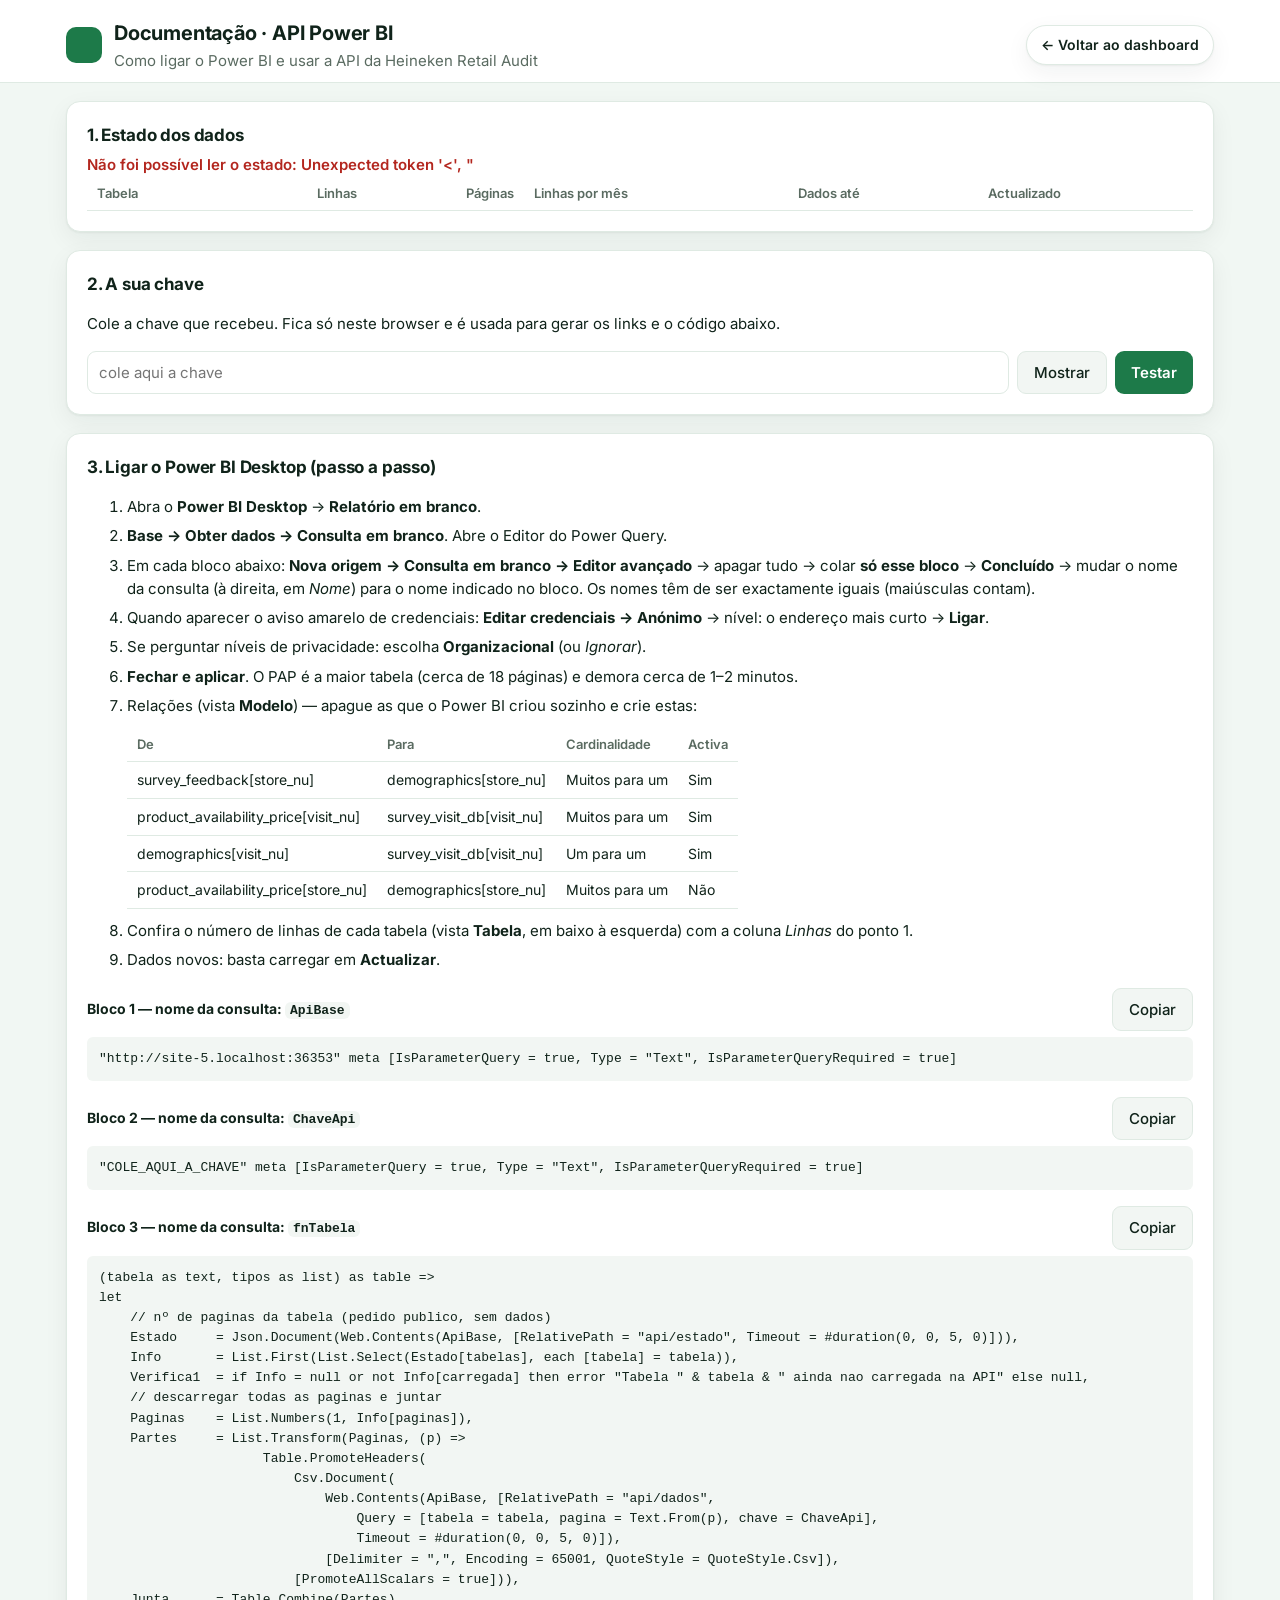
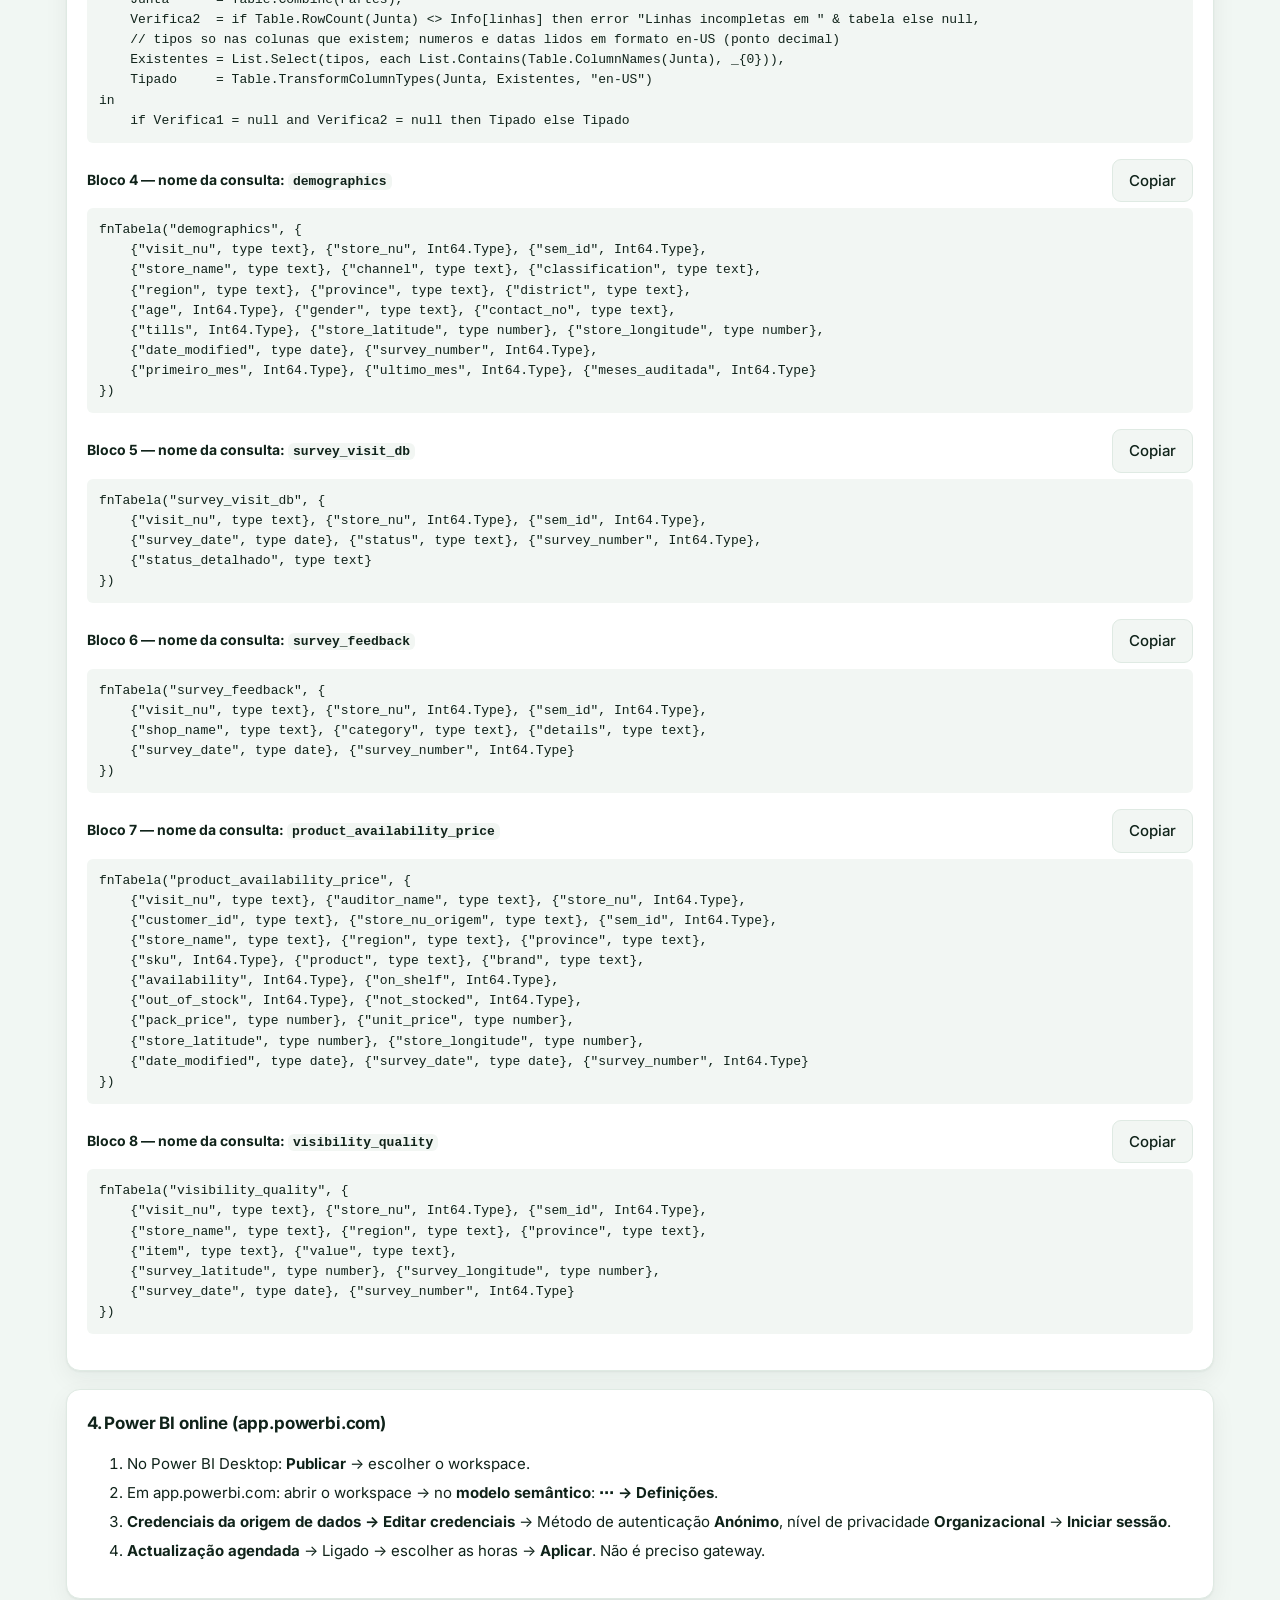
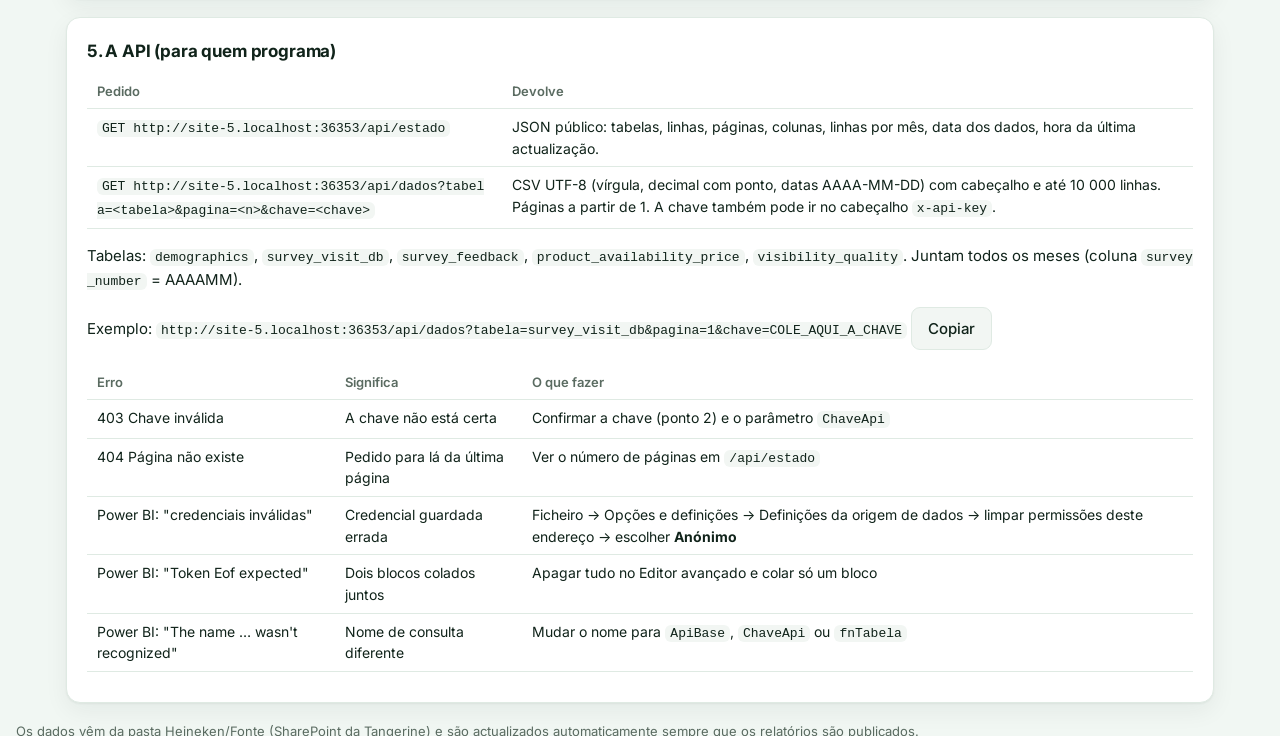
==== public/documentacao.html @ 8555918f "Dashboard estilo iOS: meses, semanas, donuts, mapa e equipa a partir de ficheiro estatico cifrado (s" ====
<!doctype html>
<html lang="pt">
<head>
<meta charset="utf-8">
<meta name="viewport" content="width=device-width, initial-scale=1">
<title>Documentação da API</title>
<link rel="preconnect" href="https://fonts.googleapis.com">
<link rel="stylesheet" href="https://fonts.googleapis.com/css2?family=Inter:wght@400;500;600;700&display=swap">
<link rel="stylesheet" href="estilo.css">
<link rel="icon" href="data:image/svg+xml,%3Csvg xmlns=%22http://www.w3.org/2000/svg%22 viewBox=%220 0 32 32%22%3E%3Crect width=%2232%22 height=%2232%22 rx=%228%22 fill=%22%231d7a49%22/%3E%3Ccircle cx=%2216%22 cy=%2216%22 r=%226%22 fill=%22%23e2f1e7%22/%3E%3C/svg%3E">
</head>
<body>
<header class="topo">
  <div class="wrap topo-in">
    <div class="marca">
      <span class="logo" aria-hidden="true"></span>
      <div>
        <h1>Documentação · API Power BI</h1>
        <p class="sub">Como ligar o Power BI e usar a API da Heineken Retail Audit</p>
      </div>
    </div>
    <a class="voltar" href="./">← Voltar ao dashboard</a>
  </div>
</header>
<main class="wrap">
  <section>
    <h2>1. Estado dos dados</h2>
    <p id="resumo" class="muted">A carregar…</p>
    <div class="tabela-scroll">
      <table id="estado">
        <thead><tr><th>Tabela</th><th class="num">Linhas</th><th class="num">Páginas</th><th>Linhas por mês</th><th>Dados até</th><th>Actualizado</th></tr></thead>
        <tbody></tbody>
      </table>
    </div>
  </section>

  <section id="chave-sec">
    <h2>2. A sua chave</h2>
    <p>Cole a chave que recebeu. Fica só neste browser e é usada para gerar os links e o código abaixo.</p>
    <div class="linha">
      <input id="chave" type="password" placeholder="cole aqui a chave" autocomplete="off">
      <button id="mostrar" class="sec" type="button">Mostrar</button>
      <button id="testar" type="button">Testar</button>
    </div>
    <p id="teste" class="muted"></p>
  </section>

  <section>
    <h2>3. Ligar o Power BI Desktop (passo a passo)</h2>
    <ol class="passos">
      <li>Abra o <b>Power BI Desktop</b> → <b>Relatório em branco</b>.</li>
      <li><b>Base → Obter dados → Consulta em branco</b>. Abre o Editor do Power Query.</li>
      <li>Em cada bloco abaixo: <b>Nova origem → Consulta em branco → Editor avançado</b> → apagar tudo → colar <b>só esse bloco</b> → <b>Concluído</b> → mudar o nome da consulta (à direita, em <i>Nome</i>) para o nome indicado no bloco. Os nomes têm de ser exactamente iguais (maiúsculas contam).</li>
      <li>Quando aparecer o aviso amarelo de credenciais: <b>Editar credenciais → Anónimo</b> → nível: o endereço mais curto → <b>Ligar</b>.</li>
      <li>Se perguntar níveis de privacidade: escolha <b>Organizacional</b> (ou <i>Ignorar</i>).</li>
      <li><b>Fechar e aplicar</b>. O PAP é a maior tabela (cerca de 18 páginas) e demora cerca de 1–2 minutos.</li>
      <li>Relações (vista <b>Modelo</b>) — apague as que o Power BI criou sozinho e crie estas:
        <table class="mini">
          <tr><th>De</th><th>Para</th><th>Cardinalidade</th><th>Activa</th></tr>
          <tr><td>survey_feedback[store_nu]</td><td>demographics[store_nu]</td><td>Muitos para um</td><td>Sim</td></tr>
          <tr><td>product_availability_price[visit_nu]</td><td>survey_visit_db[visit_nu]</td><td>Muitos para um</td><td>Sim</td></tr>
          <tr><td>demographics[visit_nu]</td><td>survey_visit_db[visit_nu]</td><td>Um para um</td><td>Sim</td></tr>
          <tr><td>product_availability_price[store_nu]</td><td>demographics[store_nu]</td><td>Muitos para um</td><td>Não</td></tr>
        </table>
      </li>
      <li>Confira o número de linhas de cada tabela (vista <b>Tabela</b>, em baixo à esquerda) com a coluna <i>Linhas</i> do ponto 1.</li>
      <li>Dados novos: basta carregar em <b>Actualizar</b>.</li>
    </ol>
    <div id="blocos"></div>
  </section>

  <section>
    <h2>4. Power BI online (app.powerbi.com)</h2>
    <ol class="passos">
      <li>No Power BI Desktop: <b>Publicar</b> → escolher o workspace.</li>
      <li>Em app.powerbi.com: abrir o workspace → no <b>modelo semântico</b>: <b>⋯ → Definições</b>.</li>
      <li><b>Credenciais da origem de dados → Editar credenciais</b> → Método de autenticação <b>Anónimo</b>, nível de privacidade <b>Organizacional</b> → <b>Iniciar sessão</b>.</li>
      <li><b>Actualização agendada</b> → Ligado → escolher as horas → <b>Aplicar</b>. Não é preciso gateway.</li>
    </ol>
  </section>

  <section>
    <h2>5. A API (para quem programa)</h2>
    <table class="mini">
      <tr><th>Pedido</th><th>Devolve</th></tr>
      <tr><td><code>GET <span class="base"></span>/api/estado</code></td><td>JSON público: tabelas, linhas, páginas, colunas, linhas por mês, data dos dados, hora da última actualização.</td></tr>
      <tr><td><code>GET <span class="base"></span>/api/dados?tabela=&lt;tabela&gt;&amp;pagina=&lt;n&gt;&amp;chave=&lt;chave&gt;</code></td><td>CSV UTF-8 (vírgula, decimal com ponto, datas AAAA-MM-DD) com cabeçalho e até <span id="porpagina">10 000</span> linhas. Páginas a partir de 1. A chave também pode ir no cabeçalho <code>x-api-key</code>.</td></tr>
    </table>
    <p>Tabelas: <code>demographics</code>, <code>survey_visit_db</code>, <code>survey_feedback</code>, <code>product_availability_price</code>, <code>visibility_quality</code>. Juntam todos os meses (coluna <code>survey_number</code> = AAAAMM).</p>
    <p>Exemplo: <code id="exemplo"></code> <button class="sec copiar" data-alvo="exemplo" type="button">Copiar</button></p>
    <table class="mini">
      <tr><th>Erro</th><th>Significa</th><th>O que fazer</th></tr>
      <tr><td>403 Chave inválida</td><td>A chave não está certa</td><td>Confirmar a chave (ponto 2) e o parâmetro <code>ChaveApi</code></td></tr>
      <tr><td>404 Página não existe</td><td>Pedido para lá da última página</td><td>Ver o número de páginas em <code>/api/estado</code></td></tr>
      <tr><td>Power BI: "credenciais inválidas"</td><td>Credencial guardada errada</td><td>Ficheiro → Opções e definições → Definições da origem de dados → limpar permissões deste endereço → escolher <b>Anónimo</b></td></tr>
      <tr><td>Power BI: "Token Eof expected"</td><td>Dois blocos colados juntos</td><td>Apagar tudo no Editor avançado e colar só um bloco</td></tr>
      <tr><td>Power BI: "The name … wasn't recognized"</td><td>Nome de consulta diferente</td><td>Mudar o nome para <code>ApiBase</code>, <code>ChaveApi</code> ou <code>fnTabela</code></td></tr>
    </table>
  </section>
</main>
<footer class="wrap muted">Os dados vêm da pasta Heineken/Fonte (SharePoint da Tangerine) e são actualizados automaticamente sempre que os relatórios são publicados.</footer>
<script src="app.js"></script>
</body>
</html>
---- public/estilo.css ----
:root {
  --bg: #f1f7f3; --card: #ffffff; --ink: #10231a; --muted: #5a6b61; --line: #dfeae3;
  --accent: #1d7a49; --accent-ink: #ffffff; --accent-soft: #e2f1e7; --code: #f2f6f3;
  --good: #1f9d55; --serious: #e07b4f;
  --ok: #157a2f; --bad: #b3261e; --sombra: 0 1px 2px rgba(16, 35, 26, .05), 0 8px 24px rgba(16, 35, 26, .06);
}
@media (prefers-color-scheme: dark) {
  :root:not([data-theme="light"]) {
    --bg: #0d1611; --card: #142019; --ink: #e6efe9; --muted: #9db0a4; --line: #24352b;
    --accent: #3fae72; --accent-ink: #08140d; --accent-soft: #1b3325; --code: #1a2920;
    --good: #3fb871; --serious: #e8895f;
    --ok: #5cc27d; --bad: #f2867c; --sombra: 0 1px 2px rgba(0, 0, 0, .3), 0 8px 24px rgba(0, 0, 0, .25);
  }
}
:root[data-theme="dark"] {
  --bg: #0d1611; --card: #142019; --ink: #e6efe9; --muted: #9db0a4; --line: #24352b;
  --accent: #3fae72; --accent-ink: #08140d; --accent-soft: #1b3325; --code: #1a2920;
  --good: #3fb871; --serious: #e8895f; --ok: #5cc27d; --bad: #f2867c;
}
* { box-sizing: border-box; }
[hidden] { display: none !important; }
html { scroll-behavior: smooth; scroll-padding-top: 130px; }
body { margin: 0; background: var(--bg); color: var(--ink);
       font: 15px/1.55 Inter, system-ui, -apple-system, "Segoe UI", Roboto, sans-serif; }
.wrap { max-width: 1180px; margin: 0 auto; padding: 0 16px; }
a { color: var(--accent); }

/* topo */
.topo { background: var(--card); border-bottom: 1px solid var(--line);
        position: sticky; top: 0; z-index: 1000; }
.topo-in { display: flex; justify-content: space-between; align-items: center; gap: 16px; flex-wrap: wrap; padding-top: 18px; padding-bottom: 10px; }
.marca { display: flex; gap: 12px; align-items: center; }
.logo { width: 36px; height: 36px; border-radius: 10px; background: var(--accent); flex: none; }
h1 { margin: 0; font-size: 20px; letter-spacing: -.01em; }
h2 { margin: 0 0 4px; font-size: 17px; letter-spacing: -.01em; }
.sub, .muted { color: var(--muted); margin: 0; }
.pilulas { display: flex; gap: 8px; flex-wrap: wrap; }
.pilula { font-size: 13px; padding: 5px 11px; border-radius: 999px; background: var(--card); border: 1px solid var(--line); color: var(--muted); }
.pilula.verde { background: var(--accent); color: var(--accent-ink); border-color: var(--accent); font-weight: 600; }
.abas { display: flex; gap: 4px; overflow-x: auto; padding-bottom: 8px; }
.abas a { text-decoration: none; color: var(--muted); padding: 6px 12px; border-radius: 8px; font-weight: 500; font-size: 14px; white-space: nowrap; }
.abas a:hover, .abas a.ativo { background: var(--card); color: var(--ink); box-shadow: var(--sombra); }

/* cartoes */
section { background: var(--card); border: 1px solid var(--line); border-radius: 14px; padding: 20px; margin: 18px 0; box-shadow: var(--sombra); }
section.painel { background: transparent; border: 0; box-shadow: none; padding: 0; }
.sec-cab { display: flex; justify-content: space-between; align-items: flex-end; gap: 12px; flex-wrap: wrap; margin-bottom: 14px; }
.grelha2 { display: grid; grid-template-columns: 1.4fr 1fr; gap: 18px; }
.grelha2 section { margin: 0; min-width: 0; }
@media (max-width: 860px) { .grelha2 { grid-template-columns: 1fr; } }
.desbloquear { margin-top: 22px; display: grid; gap: 12px; max-width: 640px; }
.desbloquear .linha input { flex: 1 1 240px; }
.aviso { margin-top: 18px; padding: 14px 16px; border-radius: 12px; background: var(--accent-soft); border: 1px solid var(--line); }
.titulo-doc { margin: 34px 0 0; font-size: 20px; }

/* KPIs */
.kpis { display: grid; grid-template-columns: repeat(auto-fit, minmax(160px, 1fr)); gap: 12px; margin-top: 18px; }
.kpi { background: var(--card); border: 1px solid var(--line); border-radius: 14px; padding: 14px 16px; box-shadow: var(--sombra); }
.kpi .rot { font-size: 13px; color: var(--muted); display: flex; align-items: center; gap: 6px; }
.kpi .val { font-size: 26px; font-weight: 700; letter-spacing: -.02em; font-variant-numeric: tabular-nums; margin-top: 2px; }
.kpi .det { font-size: 12px; color: var(--muted); }

/* mapa */
#mapa { height: 520px; border-radius: 12px; border: 1px solid var(--line); z-index: 0; }
@media (max-width: 640px) { #mapa { height: 400px; } }
.filtros { display: flex; gap: 8px; flex-wrap: wrap; align-items: center; }
select, input { padding: 8px 11px; border: 1px solid var(--line); border-radius: 9px; background: var(--card); color: var(--ink); font: inherit; max-width: 100%; }
.chips { display: flex; gap: 6px; flex-wrap: wrap; }
.chip { display: inline-flex; align-items: center; gap: 6px; padding: 7px 11px; border-radius: 999px; border: 1px solid var(--line);
        background: var(--card); color: var(--muted); font: inherit; font-size: 13px; cursor: pointer; }
.chip.on { color: var(--ink); background: var(--accent-soft); border-color: var(--accent); }
.pt { display: inline-block; width: 10px; height: 10px; border-radius: 50%; flex: none; }
.pt.done { background: var(--good); } .pt.nd { background: var(--serious); } .pt.sobe { background: var(--accent-soft); border: 1px solid var(--accent); border-radius: 3px; }
.legenda { display: flex; gap: 14px; flex-wrap: wrap; font-size: 13px; color: var(--muted); }
.legenda span { display: inline-flex; align-items: center; gap: 6px; }
.leaflet-popup-content { font: 13px/1.5 Inter, system-ui, sans-serif; }
.leaflet-popup-content b { font-size: 14px; }

/* auditores */
.auditores { display: grid; gap: 4px; }
.aud { display: grid; grid-template-columns: minmax(150px, 230px) 1fr 56px 64px; gap: 12px; align-items: center;
       padding: 6px 8px; border-radius: 9px; cursor: pointer; border: 1px solid transparent; }
.aud:hover, .aud.sel { background: var(--accent-soft); border-color: var(--line); }
.aud .nome { font-size: 14px; white-space: nowrap; overflow: hidden; text-overflow: ellipsis; }
.aud .total { text-align: right; font-weight: 700; font-variant-numeric: tabular-nums; }
.barra { display: flex; gap: 2px; height: 14px; }
.barra i { display: block; height: 100%; border-radius: 4px; }
.barra .d { background: var(--good); } .barra .n { background: var(--serious); }
.sobe { font-size: 12px; font-weight: 600; text-align: center; padding: 3px 0; border-radius: 999px; }
.sobe.mais { background: var(--accent-soft); color: var(--accent); border: 1px solid var(--accent); } .sobe.zero { background: var(--code); color: var(--muted); }
@media (max-width: 640px) { .aud { grid-template-columns: 1fr 48px 56px; } .aud .barra { grid-column: 1 / -1; grid-row: 2; } }

/* graficos */
.grafico svg { width: 100%; height: 240px; display: block; }
.grafico .eixo { font-size: 11px; fill: var(--muted); }
.grafico .grade { stroke: var(--line); stroke-width: 1; }
.barras-h { display: grid; gap: 8px; }
.bh { display: grid; grid-template-columns: minmax(90px, 140px) 1fr 52px; gap: 10px; align-items: center; font-size: 13px; }
.bh .b { height: 12px; border-radius: 4px; background: var(--accent); }
.bh { cursor: pointer; padding: 3px 6px; border-radius: 8px; border: 1px solid transparent; }
.bh:hover, .bh.sel { background: var(--accent-soft); border-color: var(--line); }
.bh:focus-visible { outline: 2px solid var(--accent); outline-offset: 2px; }
.bh .v { text-align: right; font-variant-numeric: tabular-nums; font-weight: 600; }
.dica { position: fixed; z-index: 2000; pointer-events: none; background: var(--ink); color: var(--card); padding: 7px 10px;
        border-radius: 8px; font-size: 12px; line-height: 1.45; box-shadow: var(--sombra); max-width: 260px; }

/* documentacao (mantida) */
footer { padding: 8px 16px 40px; font-size: 13px; }
table { border-collapse: collapse; width: 100%; }
th, td { text-align: left; padding: 7px 10px; border-bottom: 1px solid var(--line); vertical-align: top; }
th { font-size: 13px; color: var(--muted); font-weight: 600; }
.num { text-align: right; font-variant-numeric: tabular-nums; }
.tabela-scroll { overflow-x: auto; }
table.mini { margin: 10px 0; font-size: 14px; display: block; overflow-x: auto; }
section { min-width: 0; overflow-wrap: anywhere; }
code, pre { font-family: ui-monospace, Consolas, monospace; font-size: 13px; background: var(--code); border-radius: 6px; }
code { padding: 1px 5px; word-break: break-all; }
pre { padding: 12px; overflow-x: auto; white-space: pre; margin: 6px 0 0; }
.linha { display: flex; gap: 8px; flex-wrap: wrap; }
.linha input { flex: 1 1 260px; }
button { padding: 9px 16px; border: 0; border-radius: 9px; background: var(--accent); color: var(--accent-ink); font: inherit; font-weight: 600; cursor: pointer; }
button.sec { background: var(--code); color: var(--ink); border: 1px solid var(--line); font-weight: 500; }
button.chip { font-weight: 500; }
button:focus-visible, input:focus-visible, select:focus-visible, .aud:focus-visible { outline: 2px solid var(--accent); outline-offset: 2px; }
.passos li { margin: 6px 0; }
.bloco { margin: 16px 0; }
.bloco-cab { display: flex; justify-content: space-between; align-items: center; gap: 8px; }
.bloco-cab b { font-size: 14px; }
.ok { color: var(--ok); font-weight: 600; }
.bad { color: var(--bad); font-weight: 600; }
.meses { font-size: 13px; color: var(--muted); }
@media (max-width: 640px) { .topo { position: static; } html { scroll-padding-top: 0; } }

/* 26/11: pagina de documentacao separada do dashboard */
.voltar { text-decoration: none; font-weight: 600; font-size: 14px; padding: 8px 14px; border-radius: 999px;
  border: 1px solid var(--line); background: var(--card); color: var(--ink); box-shadow: var(--sombra); }
.voltar:hover { border-color: var(--accent); color: var(--accent); }
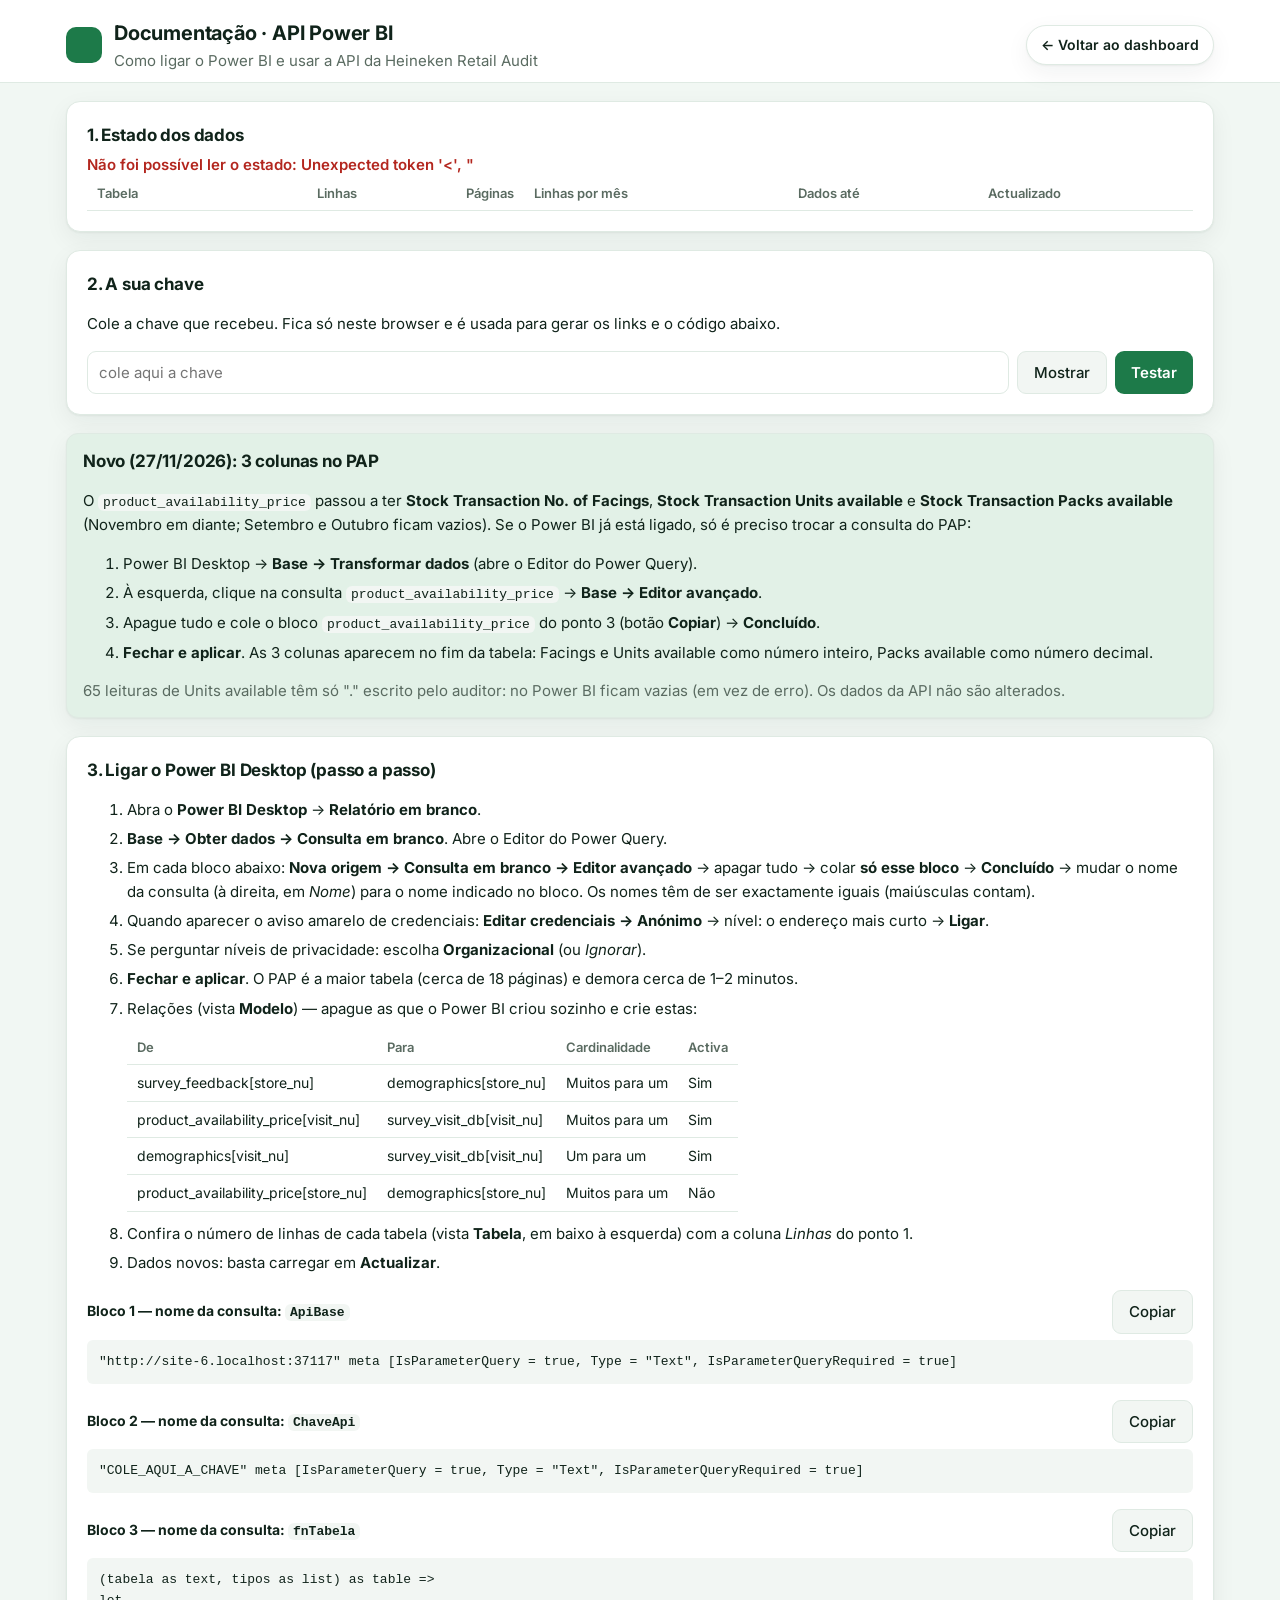
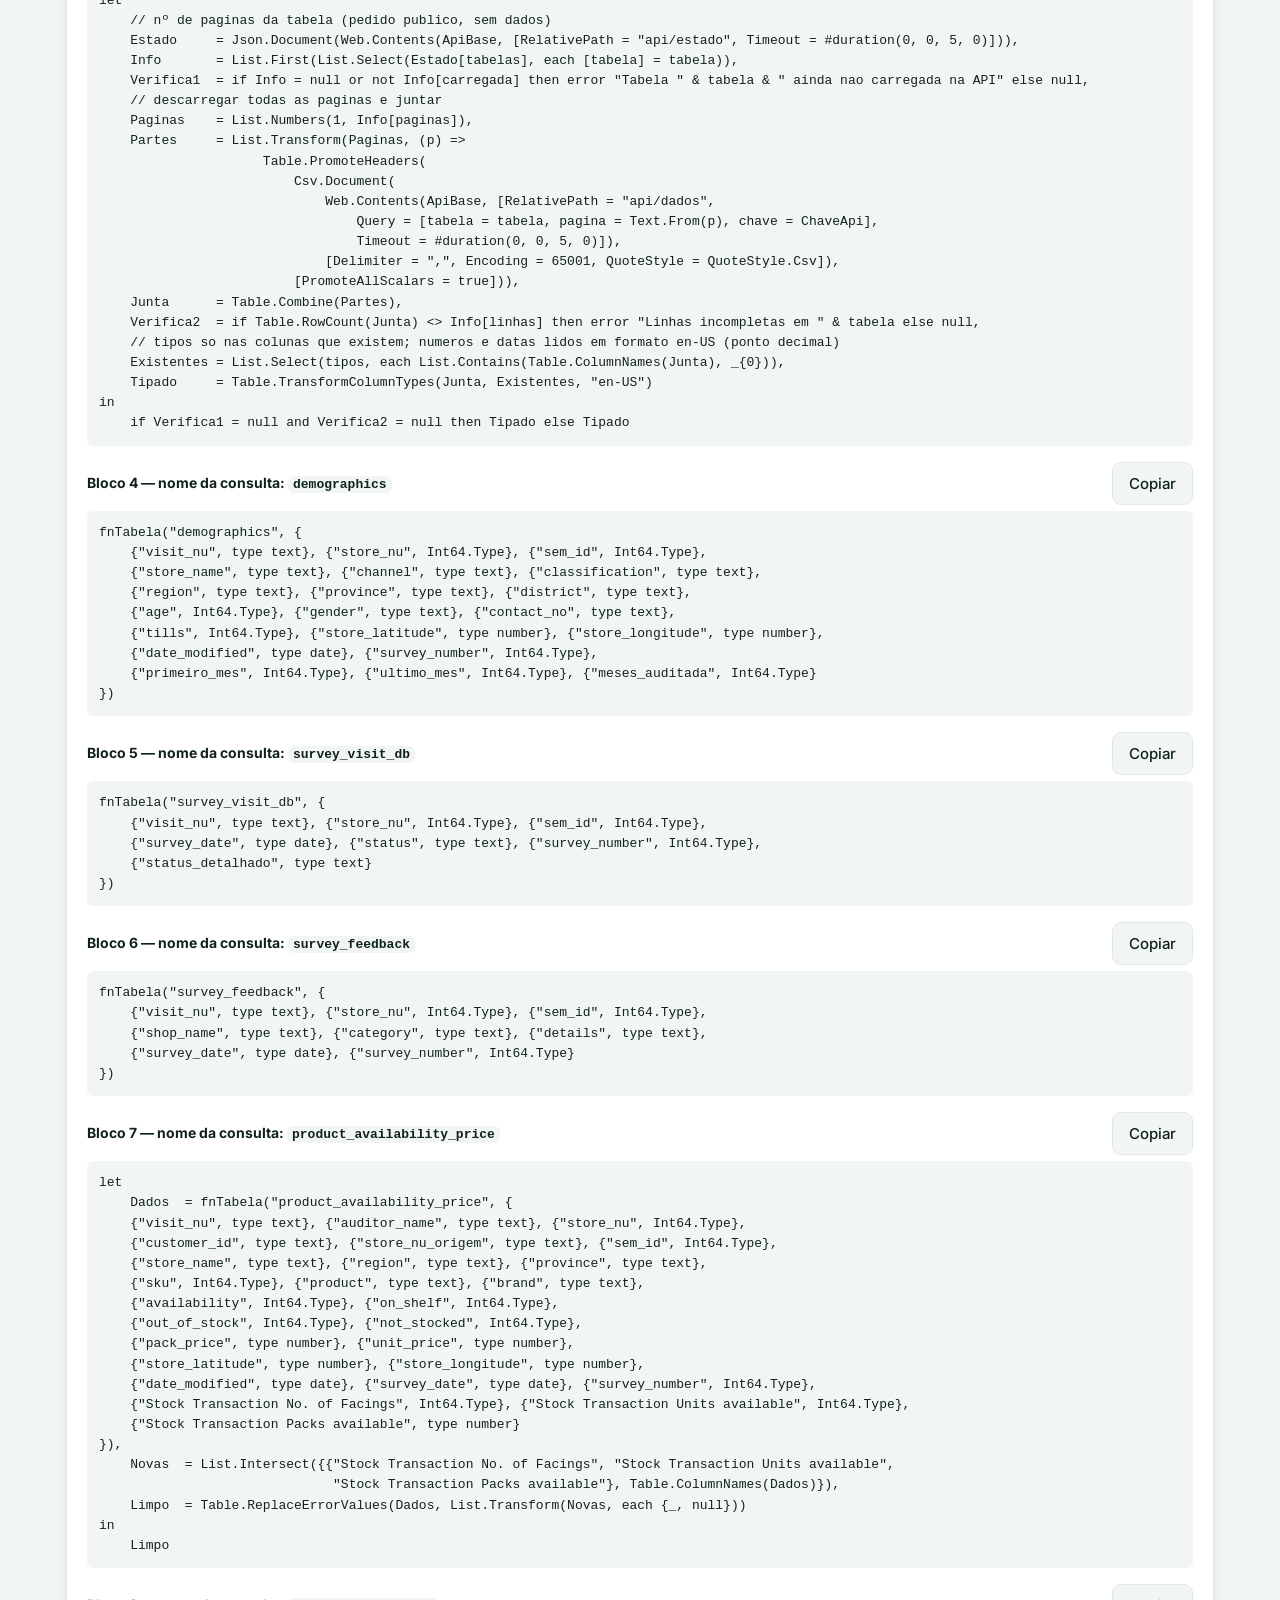
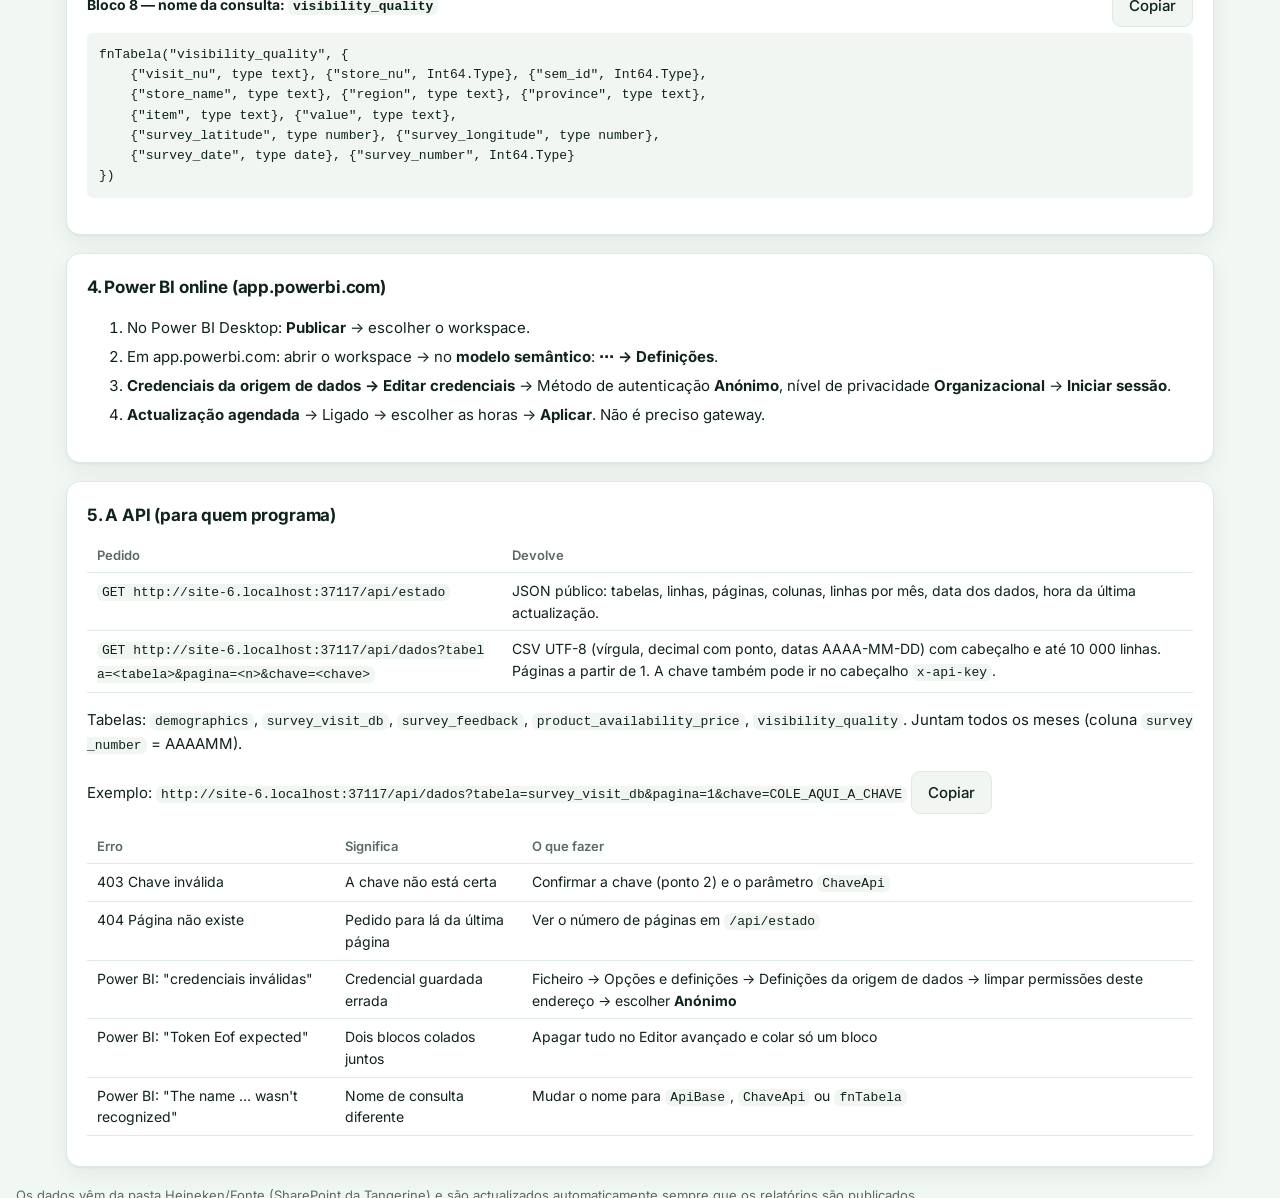
==== commit c7408b6b: "Power BI: PAP com as 3 colunas novas (Facings, Units/Packs available) e aviso na documentacao Co-Aut" ====
--- a/public/documentacao.html
+++ b/public/documentacao.html
@@ -43,6 +43,18 @@
       <button id="testar" type="button">Testar</button>
     </div>
     <p id="teste" class="muted"></p>
+  </section>
+
+  <section class="aviso">
+    <h2>Novo (27/11/2026): 3 colunas no PAP</h2>
+    <p>O <code>product_availability_price</code> passou a ter <b>Stock Transaction No. of Facings</b>, <b>Stock Transaction Units available</b> e <b>Stock Transaction Packs available</b> (Novembro em diante; Setembro e Outubro ficam vazios). Se o Power BI já está ligado, só é preciso trocar a consulta do PAP:</p>
+    <ol class="passos">
+      <li>Power BI Desktop → <b>Base → Transformar dados</b> (abre o Editor do Power Query).</li>
+      <li>À esquerda, clique na consulta <code>product_availability_price</code> → <b>Base → Editor avançado</b>.</li>
+      <li>Apague tudo e cole o bloco <code>product_availability_price</code> do ponto 3 (botão <b>Copiar</b>) → <b>Concluído</b>.</li>
+      <li><b>Fechar e aplicar</b>. As 3 colunas aparecem no fim da tabela: Facings e Units available como número inteiro, Packs available como número decimal.</li>
+    </ol>
+    <p class="muted">65 leituras de Units available têm só "." escrito pelo auditor: no Power BI ficam vazias (em vez de erro). Os dados da API não são alterados.</p>
   </section>
 
   <section>
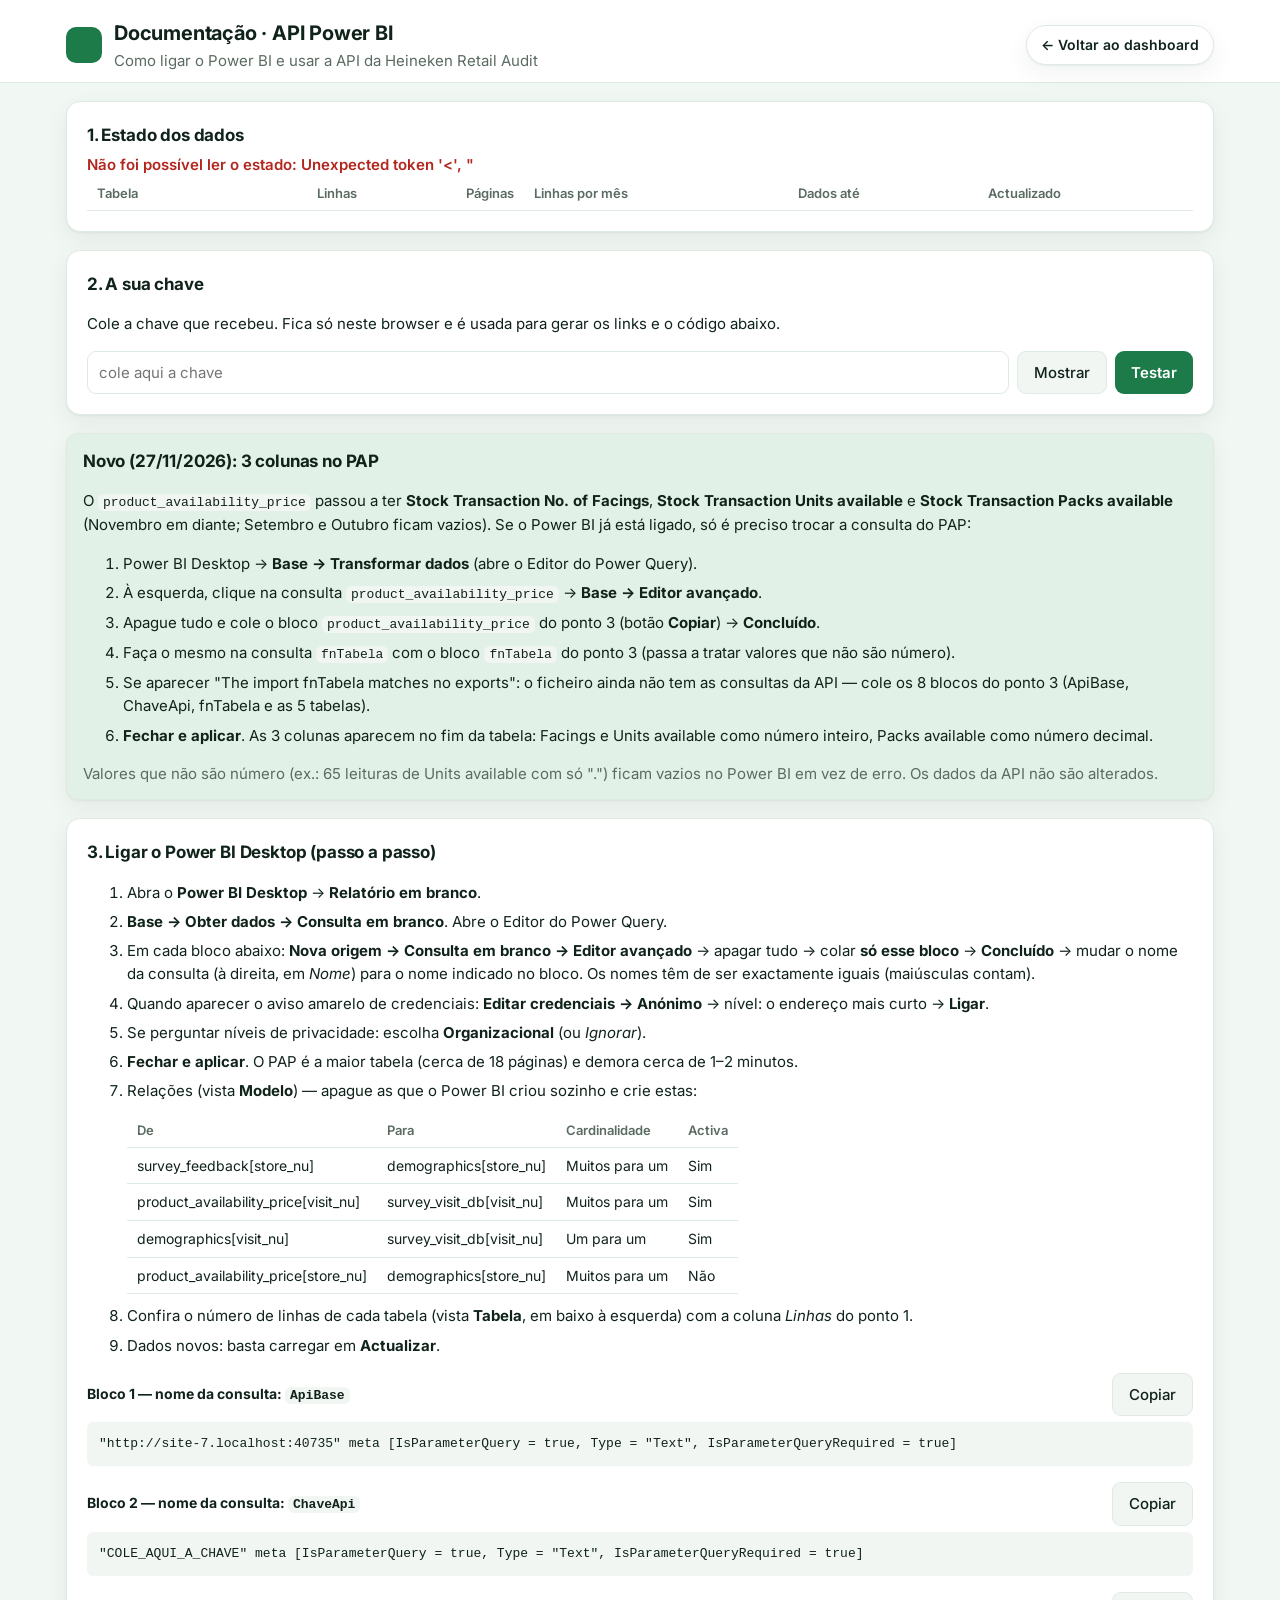
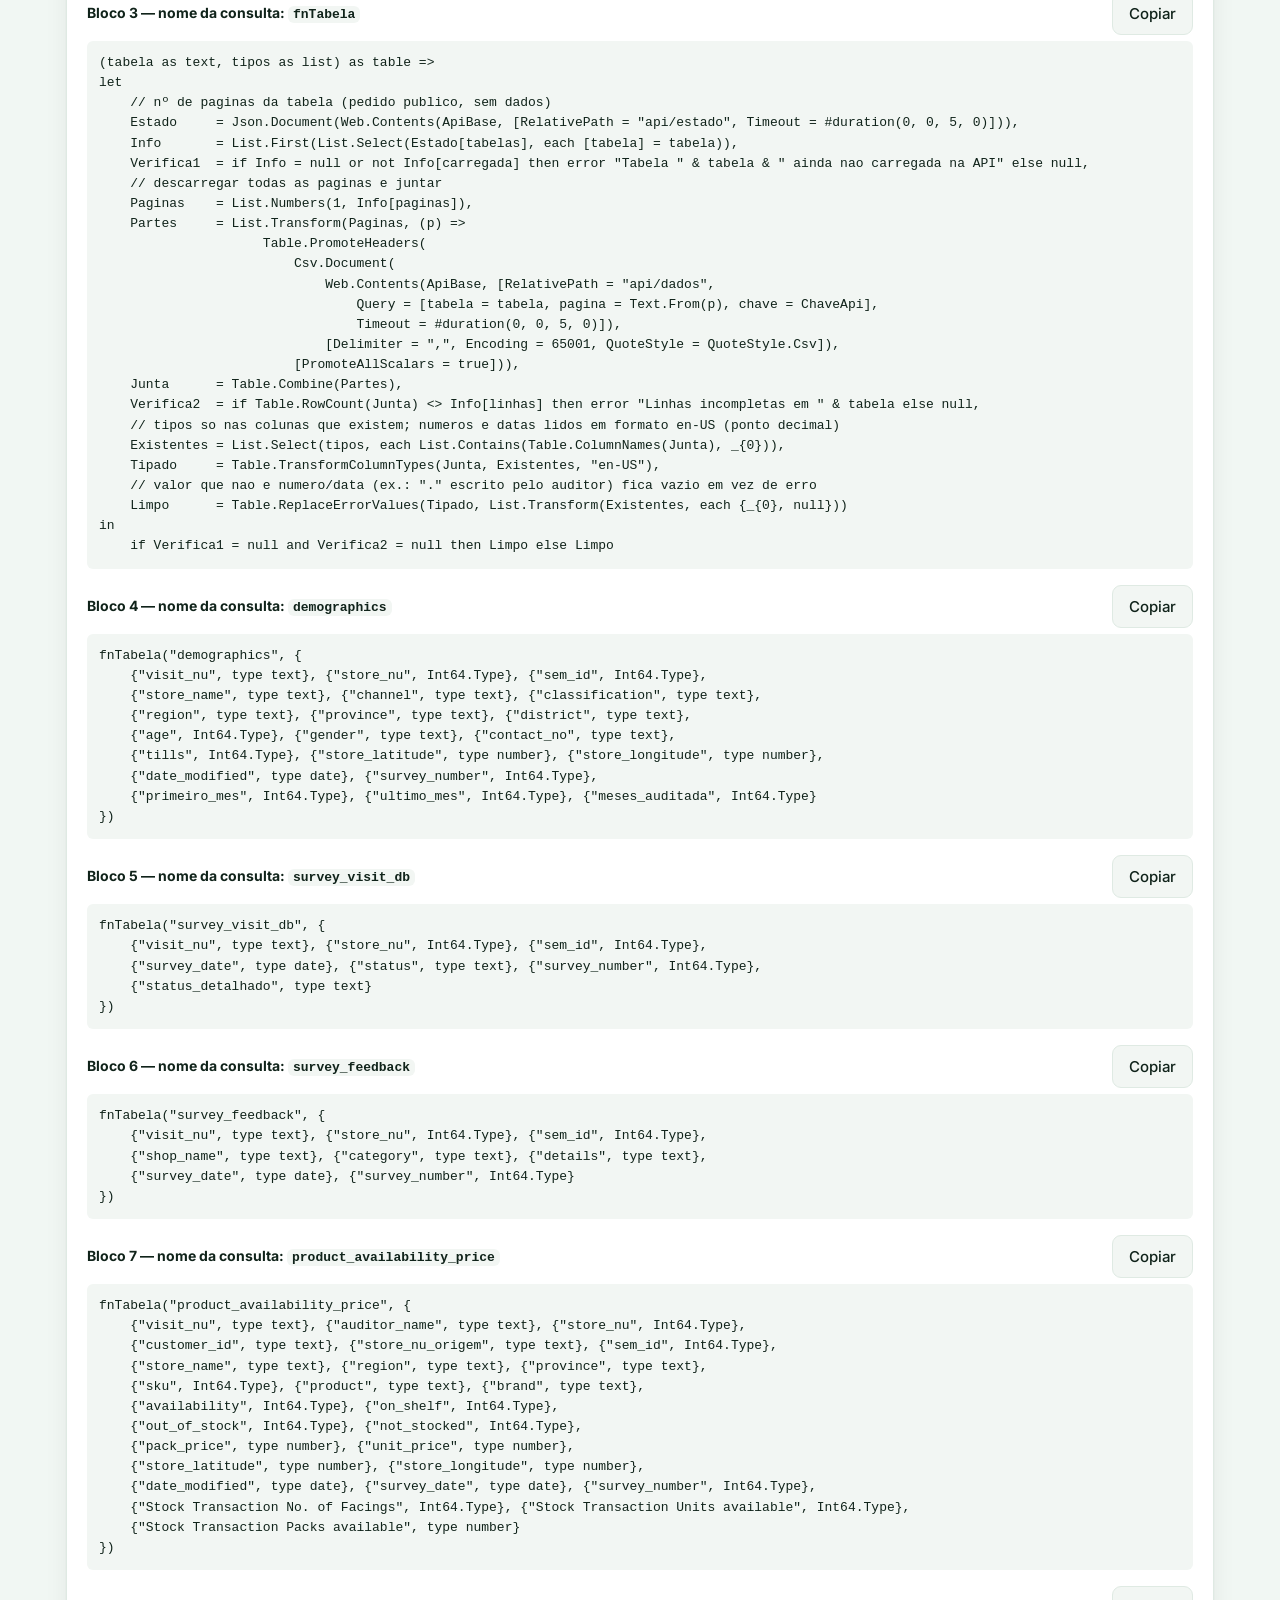
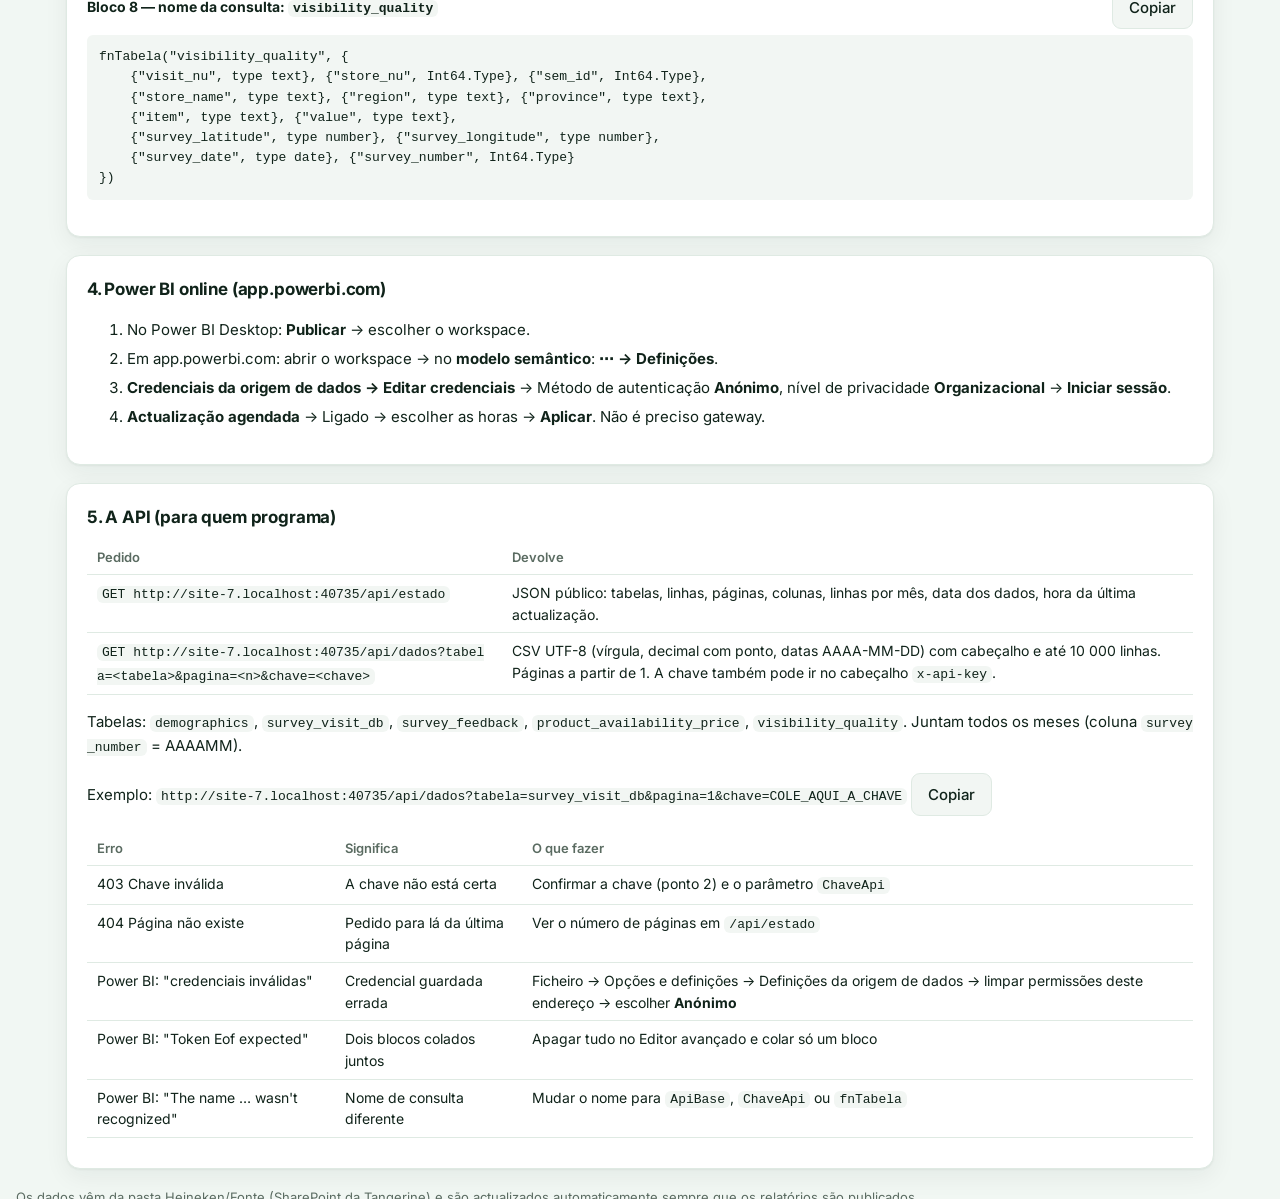
==== commit bf928306: "Power BI: bloco do PAP igual aos outros; passos na documentacao Co-Authored-By: Claude Opus 5.5 <nor" ====
--- a/public/documentacao.html
+++ b/public/documentacao.html
@@ -52,9 +52,11 @@
       <li>Power BI Desktop → <b>Base → Transformar dados</b> (abre o Editor do Power Query).</li>
       <li>À esquerda, clique na consulta <code>product_availability_price</code> → <b>Base → Editor avançado</b>.</li>
       <li>Apague tudo e cole o bloco <code>product_availability_price</code> do ponto 3 (botão <b>Copiar</b>) → <b>Concluído</b>.</li>
+      <li>Faça o mesmo na consulta <code>fnTabela</code> com o bloco <code>fnTabela</code> do ponto 3 (passa a tratar valores que não são número).</li>
+      <li>Se aparecer "The import fnTabela matches no exports": o ficheiro ainda não tem as consultas da API — cole os 8 blocos do ponto 3 (ApiBase, ChaveApi, fnTabela e as 5 tabelas).</li>
       <li><b>Fechar e aplicar</b>. As 3 colunas aparecem no fim da tabela: Facings e Units available como número inteiro, Packs available como número decimal.</li>
     </ol>
-    <p class="muted">65 leituras de Units available têm só "." escrito pelo auditor: no Power BI ficam vazias (em vez de erro). Os dados da API não são alterados.</p>
+    <p class="muted">Valores que não são número (ex.: 65 leituras de Units available com só ".") ficam vazios no Power BI em vez de erro. Os dados da API não são alterados.</p>
   </section>
 
   <section>
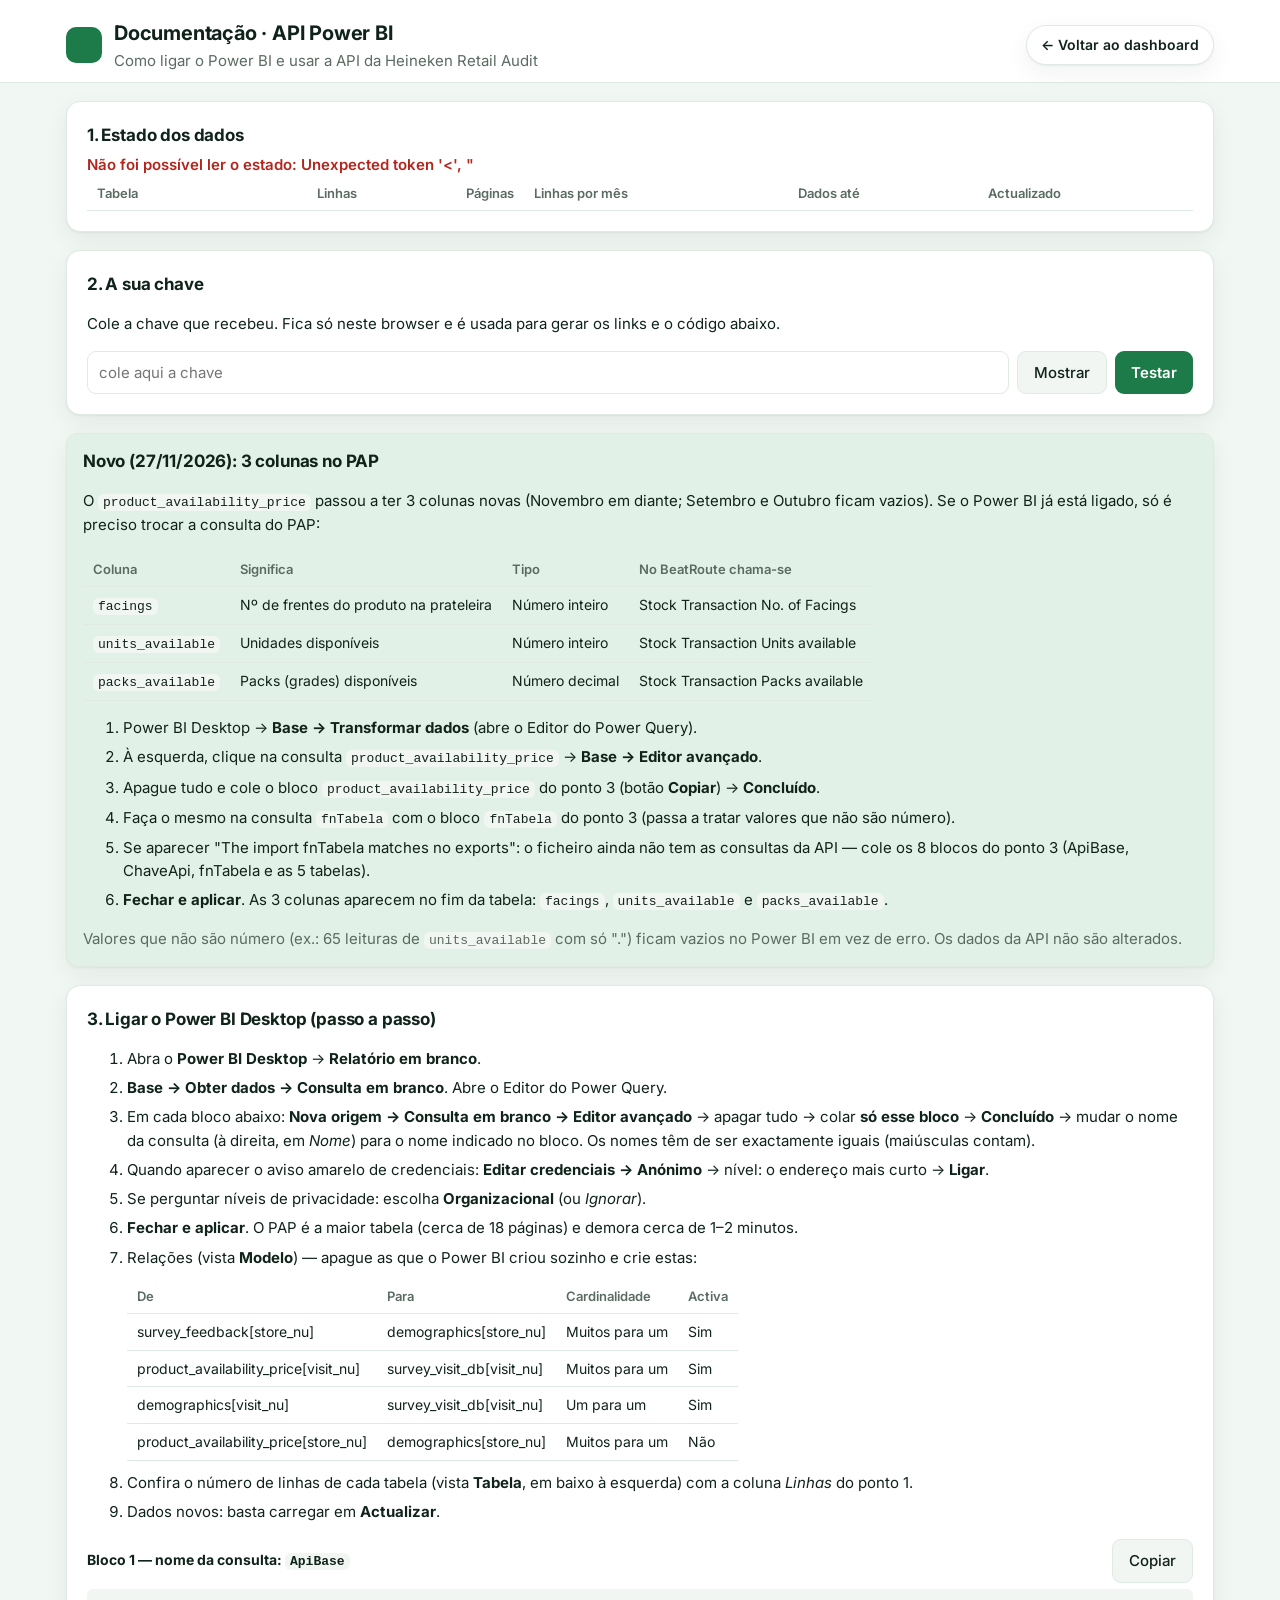
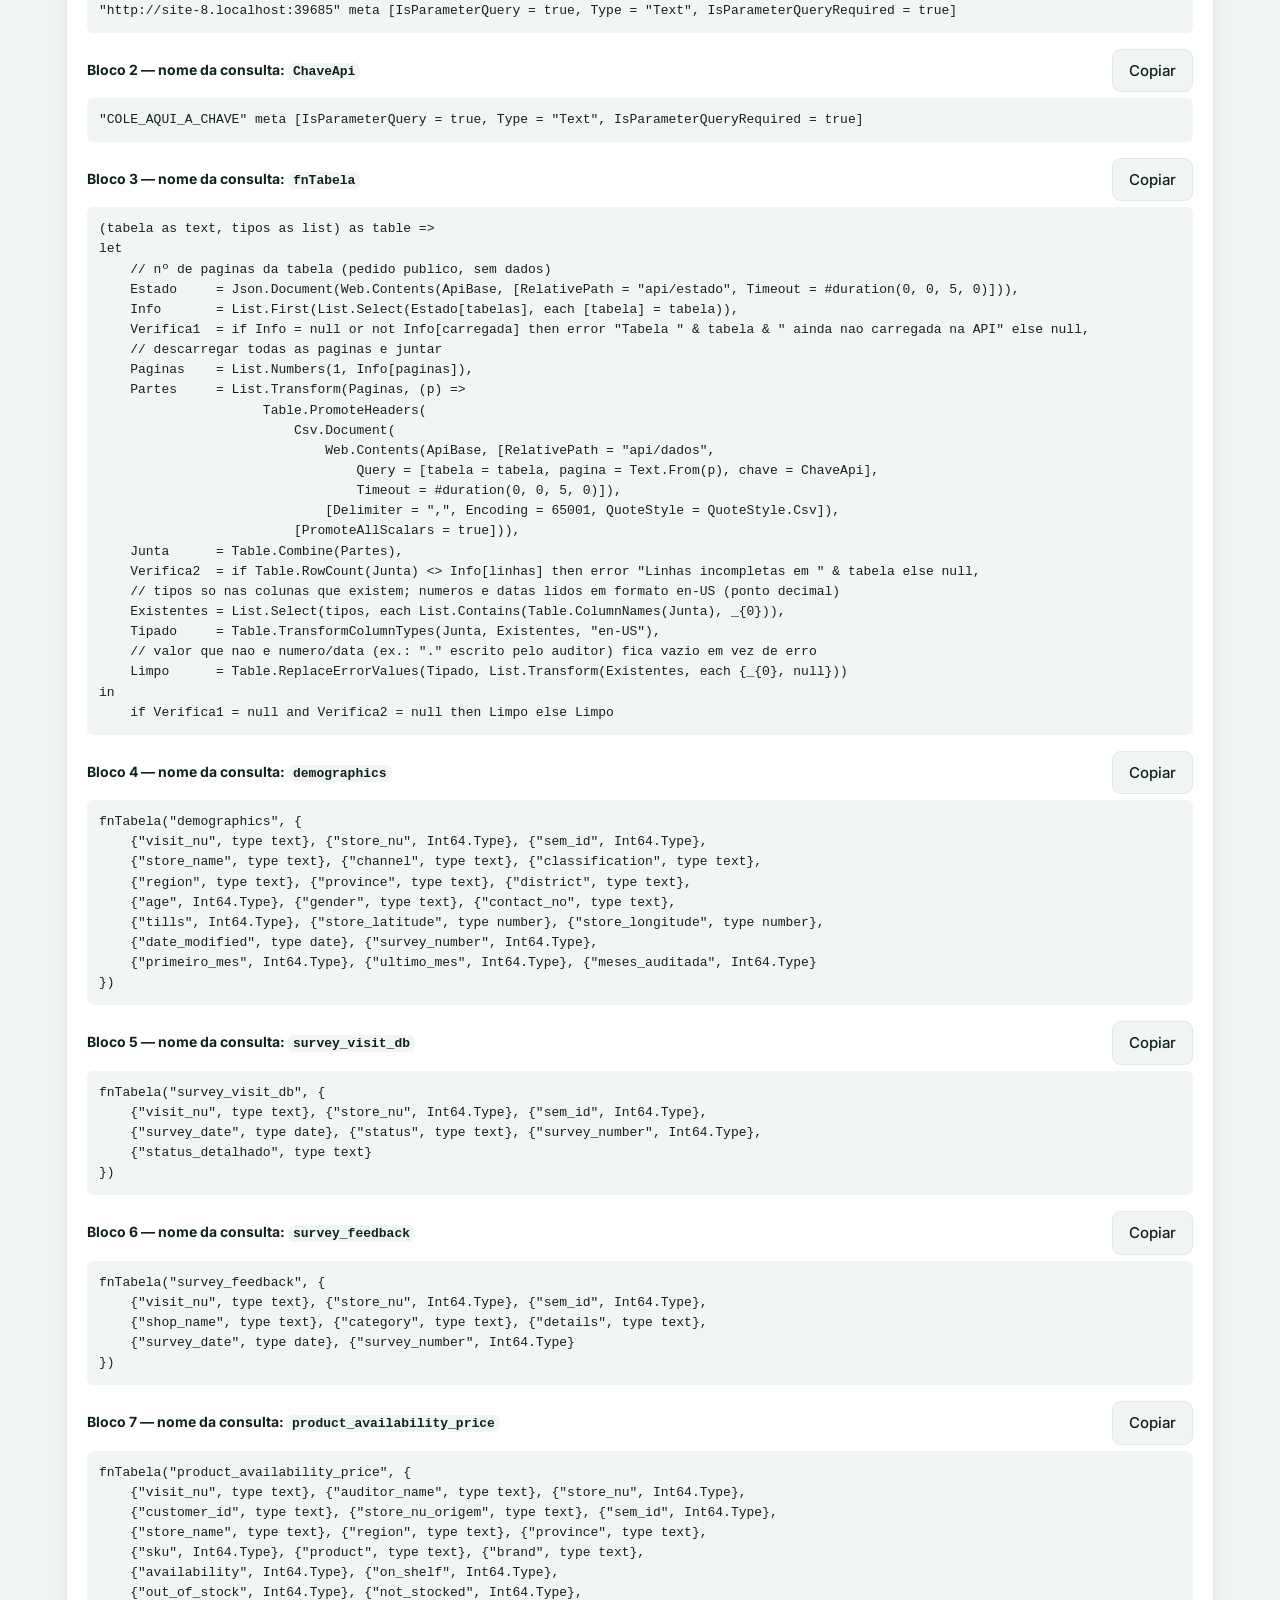
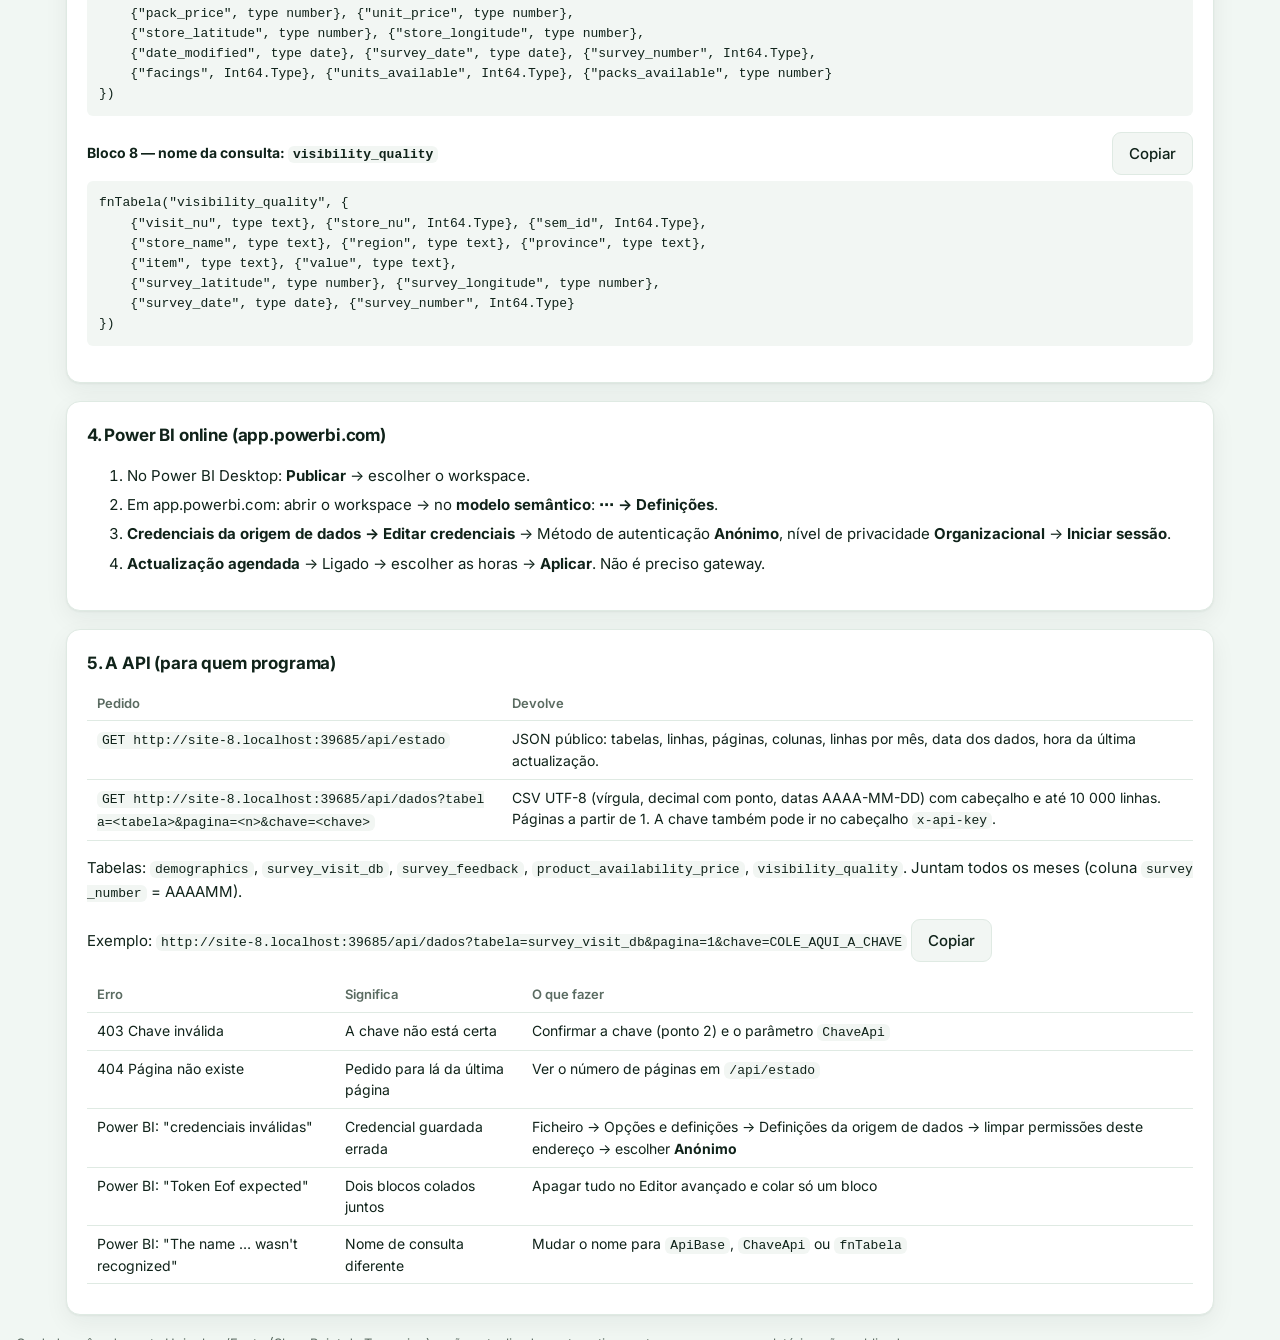
==== commit 5276a635: "PAP: nomes logicos facings, units_available, packs_available Co-Authored-By: Claude Opus 5.5 <norepl" ====
--- a/public/documentacao.html
+++ b/public/documentacao.html
@@ -47,16 +47,22 @@
 
   <section class="aviso">
     <h2>Novo (27/11/2026): 3 colunas no PAP</h2>
-    <p>O <code>product_availability_price</code> passou a ter <b>Stock Transaction No. of Facings</b>, <b>Stock Transaction Units available</b> e <b>Stock Transaction Packs available</b> (Novembro em diante; Setembro e Outubro ficam vazios). Se o Power BI já está ligado, só é preciso trocar a consulta do PAP:</p>
+    <p>O <code>product_availability_price</code> passou a ter 3 colunas novas (Novembro em diante; Setembro e Outubro ficam vazios). Se o Power BI já está ligado, só é preciso trocar a consulta do PAP:</p>
+    <table class="mini">
+      <tr><th>Coluna</th><th>Significa</th><th>Tipo</th><th>No BeatRoute chama-se</th></tr>
+      <tr><td><code>facings</code></td><td>Nº de frentes do produto na prateleira</td><td>Número inteiro</td><td>Stock Transaction No. of Facings</td></tr>
+      <tr><td><code>units_available</code></td><td>Unidades disponíveis</td><td>Número inteiro</td><td>Stock Transaction Units available</td></tr>
+      <tr><td><code>packs_available</code></td><td>Packs (grades) disponíveis</td><td>Número decimal</td><td>Stock Transaction Packs available</td></tr>
+    </table>
     <ol class="passos">
       <li>Power BI Desktop → <b>Base → Transformar dados</b> (abre o Editor do Power Query).</li>
       <li>À esquerda, clique na consulta <code>product_availability_price</code> → <b>Base → Editor avançado</b>.</li>
       <li>Apague tudo e cole o bloco <code>product_availability_price</code> do ponto 3 (botão <b>Copiar</b>) → <b>Concluído</b>.</li>
       <li>Faça o mesmo na consulta <code>fnTabela</code> com o bloco <code>fnTabela</code> do ponto 3 (passa a tratar valores que não são número).</li>
       <li>Se aparecer "The import fnTabela matches no exports": o ficheiro ainda não tem as consultas da API — cole os 8 blocos do ponto 3 (ApiBase, ChaveApi, fnTabela e as 5 tabelas).</li>
-      <li><b>Fechar e aplicar</b>. As 3 colunas aparecem no fim da tabela: Facings e Units available como número inteiro, Packs available como número decimal.</li>
+      <li><b>Fechar e aplicar</b>. As 3 colunas aparecem no fim da tabela: <code>facings</code>, <code>units_available</code> e <code>packs_available</code>.</li>
     </ol>
-    <p class="muted">Valores que não são número (ex.: 65 leituras de Units available com só ".") ficam vazios no Power BI em vez de erro. Os dados da API não são alterados.</p>
+    <p class="muted">Valores que não são número (ex.: 65 leituras de <code>units_available</code> com só ".") ficam vazios no Power BI em vez de erro. Os dados da API não são alterados.</p>
   </section>
 
   <section>
